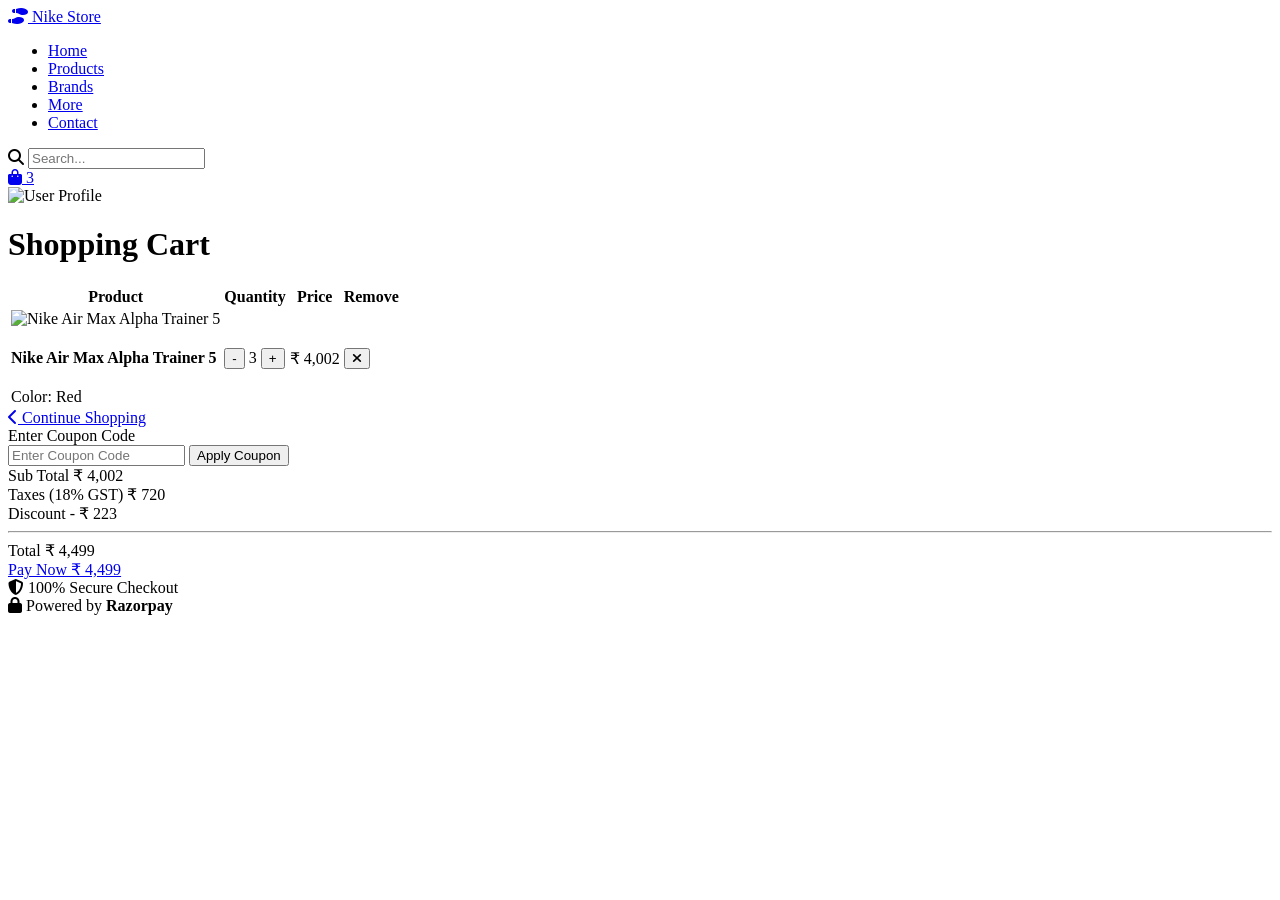
==== cart.html @ 54cc4ca9 "Shopping Cart Page Added" ====
<!DOCTYPE html>
<html lang="en">
<head>
    <meta charset="UTF-8">
    <meta name="viewport" content="width=device-width, initial-scale=1.0">
    <title>Nike Store - Shopping Cart</title>

    <!-- Font Awesome Icons -->
    <link rel="stylesheet" href="https://cdnjs.cloudflare.com/ajax/libs/font-awesome/6.4.0/css/all.min.css">
    <!-- Google Fonts -->
    <link rel="preconnect" href="https://fonts.googleapis.com">
    <link rel="preconnect" href="https://fonts.gstatic.com" crossorigin>
    <link href="https://fonts.googleapis.com/css2?family=Montserrat:wght@400;600;700;800&family=Poppins:wght@300;400;500;600;700&display=swap" rel="stylesheet">
    
    <!-- Main Stylesheet -->
    <link rel="stylesheet" href="style.css">
</head>
<body>

    <!-- header navbar -->
    <header class="main-header">
        <nav class="navbar">
            <div class="nav-logo">
                <a href="index.html" class="logo-link">
                    <i class="fa-solid fa-shoe-prints logo-icon"></i>
                    <span class="logo-text">Nike <span class="logo-highlight">Store</span></span>
                </a>
            </div>

            <ul class="nav-menu">
                <li class="nav-item"><a href="index.html" class="nav-link">Home</a></li>
                <li class="nav-item"><a href="product.html" class="nav-link">Products</a></li>
                <li class="nav-item"><a href="#" class="nav-link">Brands</a></li>
                <li class="nav-item"><a href="#" class="nav-link">More</a></li>
                <li class="nav-item"><a href="#" class="nav-link">Contact</a></li>
            </ul>

            <div class="nav-actions">
                <div class="search-box">
                    <i class="fa-solid fa-magnifying-glass search-icon"></i>
                    <input type="text" placeholder="Search..." class="search-input">
                </div>
                <a href="cart.html" class="icon-btn cart-btn" aria-label="Shopping Cart">
                    <i class="fa-solid fa-bag-shopping"></i>
                    <span class="cart-badge">3</span>
                </a>
                <div class="profile-avatar">
                    <img src="https://images.unsplash.com/photo-1534528741775-53994a69daeb?auto=format&fit=crop&w=150&q=80" alt="User Profile" class="avatar-img">
                </div>
            </div>
        </nav>
    </header>

    <!-- shopping cart page content -->
    <main class="cart-page-main">
        <div class="cart-container">
            
            <h1 class="cart-heading">Shopping Cart</h1>

            <div class="cart-layout">
                
                <!-- left container: cart item table -->
                <div class="cart-left-col">
                    <div class="cart-table-wrapper">
                        <table class="cart-table">
                            <thead>
                                <tr>
                                    <th>Product</th>
                                    <th>Quantity</th>
                                    <th>Price</th>
                                    <th>Remove</th>
                                </tr>
                            </thead>
                            <tbody>
                                <tr>
                                    <td class="product-cell">
                                        <img src="https://images.unsplash.com/photo-1542291026-7eec264c27ff?auto=format&fit=crop&w=200&q=80" alt="Nike Air Max Alpha Trainer 5" class="cart-item-img">
                                        <div class="cart-item-meta">
                                            <h4 class="cart-item-title">Nike Air Max Alpha Trainer 5</h4>
                                            <span class="cart-item-color">Color: Red</span>
                                        </div>
                                    </td>
                                    <td class="quantity-cell">
                                        <div class="cart-qty-box">
                                            <button class="qty-step-btn">-</button>
                                            <span class="qty-val">3</span>
                                            <button class="qty-step-btn">+</button>
                                        </div>
                                    </td>
                                    <td class="price-cell">₹ 4,002</td>
                                    <td class="remove-cell">
                                        <button class="remove-btn" aria-label="Remove item">
                                            <i class="fa-solid fa-xmark"></i>
                                        </button>
                                    </td>
                                </tr>
                            </tbody>
                        </table>
                    </div>

                    <!-- bottom link: continue shopping -->
                    <div class="continue-shopping-box">
                        <a href="index.html" class="continue-link">
                            <i class="fa-solid fa-chevron-left"></i> Continue Shopping
                        </a>
                    </div>
                </div>

                <!-- right container: coupon card & summary -->
                <div class="cart-right-col">
                    <div class="summary-card">
                        
                        <!-- coupon box -->
                        <div class="coupon-box">
                            <label for="couponCode" class="coupon-label">Enter Coupon Code</label>
                            <div class="coupon-input-group">
                                <input type="text" id="couponCode" placeholder="Enter Coupon Code" class="coupon-input">
                                <button class="btn-apply-coupon">Apply Coupon</button>
                            </div>
                        </div>

                        <!-- calculation breakdown -->
                        <div class="summary-details">
                            <div class="summary-row">
                                <span>Sub Total</span>
                                <span class="summary-val">₹ 4,002</span>
                            </div>
                            <div class="summary-row">
                                <span>Taxes (18% GST)</span>
                                <span class="summary-val">₹ 720</span>
                            </div>
                            <div class="summary-row discount-row">
                                <span>Discount</span>
                                <span class="summary-val">- ₹ 223</span>
                            </div>
                            <hr class="summary-divider">
                            <div class="summary-row total-row">
                                <span>Total</span>
                                <span class="total-val">₹ 4,499</span>
                            </div>
                        </div>

                        <!-- pay now button -->
                        <a href="payment.html" class="btn-pay-now">
                            Pay Now ₹ 4,499
                        </a>

                        <!-- razorpay trust badges -->
                        <div class="trust-badge-container">
                            <div class="secured-tag">
                                <i class="fa-solid fa-shield-halved"></i>
                                <span>100% Secure Checkout</span>
                            </div>
                            <div class="razorpay-badge-box">
                                <i class="fa-solid fa-lock"></i>
                                <span class="razorpay-text">Powered by <strong>Razorpay</strong></span>
                            </div>
                        </div>

                    </div>
                </div>

            </div>

        </div>
    </main>

</body>
</html>
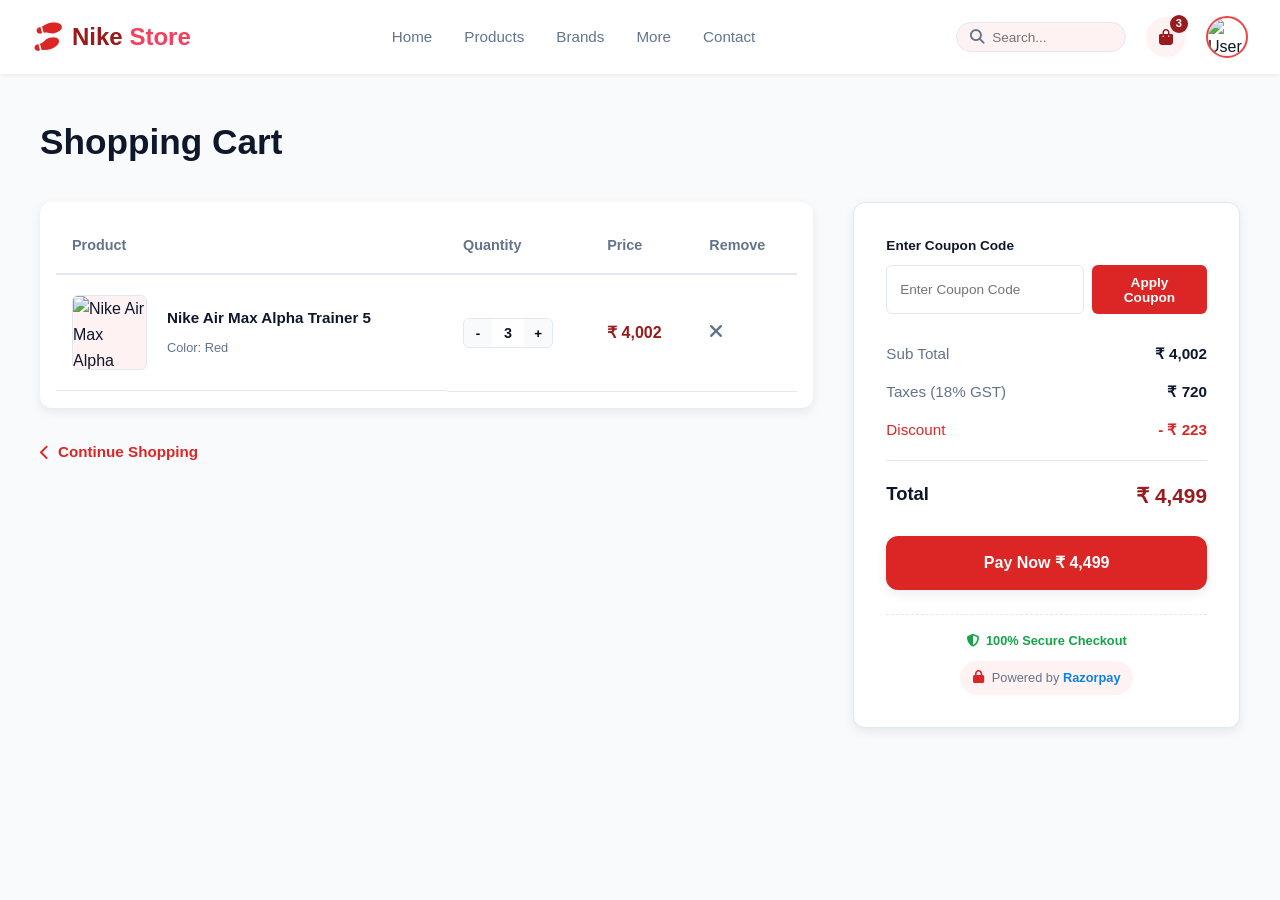
==== commit 46ee11f2: "Logo added to images folder and as tab icon" ====
--- a/cart.html
+++ b/cart.html
@@ -14,6 +14,7 @@
     
     <!-- Main Stylesheet -->
     <link rel="stylesheet" href="style.css">
+    <link rel="icon" href="images/logo.png" type="image/x-icon">
 </head>
 <body>
 
--- a/style.css
+++ b/style.css
@@ -0,0 +1,1136 @@
+/* root variables */
+:root {
+    --primary-red: #dc2626;
+    --primary-red-dark: #991b1b;
+    --primary-red-light: #ef4444;
+    --accent-red: #f43f5e;
+    --soft-red-bg: #fef2f2;
+    --light-bg: #f8fafc;
+    --white: #ffffff;
+    --text-dark: #0f172a;
+    --text-muted: #64748b;
+    --border-color: #e2e8f0;
+    --badge-color: #dc2626;
+    --highlight-amber: #991b1b;
+    --font-heading: 'Montserrat', sans-serif;
+    --font-body: 'Poppins', sans-serif;
+    --transition: all 0.3s ease;
+    --shadow-sm: 0 2px 4px rgba(0, 0, 0, 0.05);
+    --shadow-md: 0 4px 12px rgba(15, 23, 42, 0.08);
+    --radius-sm: 6px;
+    --radius-md: 12px;
+    --radius-full: 9999px;
+}
+
+/* general reset */
+* {
+    margin: 0;
+    padding: 0;
+    box-sizing: border-box;
+}
+
+body {
+    font-family: var(--font-body);
+    background-color: var(--light-bg);
+    color: var(--text-dark);
+    line-height: 1.6;
+}
+
+a {
+    text-decoration: none;
+    color: inherit;
+}
+
+ul {
+    list-style: none;
+}
+
+img {
+    max-width: 100%;
+    display: block;
+}
+
+/* header navigation */
+.main-header {
+    background-color: var(--white);
+    box-shadow: var(--shadow-sm);
+    position: sticky;
+    top: 0;
+    z-index: 1000;
+}
+
+.navbar {
+    max-width: 1280px;
+    margin: 0 auto;
+    padding: 1rem 2rem;
+    display: flex;
+    align-items: center;
+    justify-content: space-between;
+    gap: 1.5rem;
+}
+
+.logo-link {
+    display: flex;
+    align-items: center;
+    gap: 0.5rem;
+    font-family: var(--font-heading);
+    font-size: 1.5rem;
+    font-weight: 800;
+    color: var(--primary-red-dark);
+}
+
+.logo-icon {
+    font-size: 1.6rem;
+    color: var(--primary-red);
+    transform: rotate(-15deg);
+}
+
+.logo-highlight {
+    color: var(--accent-red);
+}
+
+.nav-menu {
+    display: flex;
+    align-items: center;
+    gap: 2rem;
+}
+
+.nav-link {
+    font-weight: 500;
+    font-size: 0.95rem;
+    color: var(--text-muted);
+    transition: var(--transition);
+    position: relative;
+}
+
+.nav-link:hover, 
+.nav-link.active {
+    color: var(--primary-red);
+}
+
+.nav-link.active::after {
+    content: '';
+    position: absolute;
+    bottom: -6px;
+    left: 0;
+    width: 100%;
+    height: 3px;
+    background-color: var(--primary-red);
+    border-radius: var(--radius-full);
+}
+
+.nav-actions {
+    display: flex;
+    align-items: center;
+    gap: 1.25rem;
+}
+
+.search-box {
+    display: flex;
+    align-items: center;
+    background-color: var(--soft-red-bg);
+    border: 1px solid var(--border-color);
+    padding: 0.4rem 0.8rem;
+    border-radius: var(--radius-full);
+}
+
+.search-icon {
+    color: var(--text-muted);
+    font-size: 0.9rem;
+    margin-right: 0.5rem;
+}
+
+.search-input {
+    border: none;
+    outline: none;
+    background: transparent;
+    font-family: var(--font-body);
+    font-size: 0.85rem;
+    width: 120px;
+}
+
+.icon-btn {
+    position: relative;
+    width: 40px;
+    height: 40px;
+    display: flex;
+    align-items: center;
+    justify-content: center;
+    border-radius: 50%;
+    background-color: var(--soft-red-bg);
+    color: var(--primary-red-dark);
+    transition: var(--transition);
+}
+
+.icon-btn:hover {
+    background-color: var(--primary-red);
+    color: var(--white);
+}
+
+.cart-badge {
+    position: absolute;
+    top: -2px;
+    right: -2px;
+    background-color: var(--primary-red-dark);
+    color: var(--white);
+    font-size: 0.7rem;
+    font-weight: 700;
+    width: 18px;
+    height: 18px;
+    border-radius: 50%;
+    display: flex;
+    align-items: center;
+    justify-content: center;
+}
+
+.profile-avatar {
+    width: 42px;
+    height: 42px;
+    border-radius: 50%;
+    overflow: hidden;
+    border: 2px solid var(--primary-red-light);
+}
+
+.avatar-img {
+    width: 100%;
+    height: 100%;
+    object-fit: cover;
+}
+
+/* landing page hero */
+.hero-section {
+    padding: 4rem 2rem;
+    background: linear-gradient(135deg, #ffffff 0%, var(--soft-red-bg) 100%);
+    min-height: calc(85vh - 75px);
+    display: flex;
+    align-items: center;
+}
+
+.hero-container {
+    max-width: 1280px;
+    margin: 0 auto;
+    width: 100%;
+    display: flex;
+    align-items: center;
+    justify-content: space-between;
+    gap: 3rem;
+}
+
+.hero-content {
+    flex: 1;
+    max-width: 580px;
+}
+
+.hero-subtag {
+    font-family: var(--font-heading);
+    font-weight: 800;
+    font-size: 1.2rem;
+    letter-spacing: 4px;
+    color: var(--primary-red);
+    margin-bottom: 0.5rem;
+    display: inline-block;
+}
+
+.hero-title {
+    font-family: var(--font-heading);
+    font-size: 3.5rem;
+    font-weight: 800;
+    line-height: 1.15;
+    margin-bottom: 1.25rem;
+}
+
+.hero-highlight {
+    color: var(--highlight-amber);
+}
+
+.hero-description {
+    font-size: 1.05rem;
+    color: var(--text-muted);
+    margin-bottom: 2rem;
+}
+
+.btn-primary {
+    background-color: var(--primary-red-dark);
+    color: var(--white);
+    padding: 0.85rem 2rem;
+    border-radius: var(--radius-full);
+    font-weight: 600;
+    display: inline-flex;
+    align-items: center;
+    gap: 0.75rem;
+    transition: var(--transition);
+}
+
+.btn-primary:hover {
+    background-color: var(--primary-red);
+}
+
+.hero-media-link {
+    flex: 1;
+    display: block;
+}
+
+.hero-media {
+    display: flex;
+    justify-content: center;
+    align-items: center;
+    position: relative;
+}
+
+.hero-img-backdrop {
+    position: absolute;
+    width: 380px;
+    height: 380px;
+    background: radial-gradient(circle, rgba(220, 38, 38, 0.25) 0%, rgba(255, 255, 255, 0) 70%);
+    border-radius: 50%;
+}
+
+.hero-shoe-img {
+    width: 100%;
+    max-width: 520px;
+    transform: rotate(-15deg);
+    transition: var(--transition);
+}
+
+.hero-shoe-img:hover {
+    transform: rotate(-10deg) scale(1.03);
+}
+
+/* service overview section */
+.service-overview {
+    width: 100%;
+    background: linear-gradient(90deg, var(--primary-red-dark) 0%, var(--primary-red) 100%);
+    color: var(--white);
+    padding: 2.5rem 2rem;
+}
+
+.service-container {
+    max-width: 1280px;
+    margin: 0 auto;
+    display: flex;
+    align-items: center;
+    justify-content: space-around;
+    flex-wrap: wrap;
+    gap: 2rem;
+}
+
+.service-item {
+    display: flex;
+    align-items: center;
+    gap: 1.25rem;
+}
+
+.service-icon-box {
+    width: 54px;
+    height: 54px;
+    background-color: rgba(255, 255, 255, 0.15);
+    border-radius: var(--radius-md);
+    display: flex;
+    align-items: center;
+    justify-content: center;
+    font-size: 1.5rem;
+}
+
+.service-title {
+    font-family: var(--font-heading);
+    font-size: 1.5rem;
+    font-weight: 700;
+}
+
+.service-text {
+    font-size: 0.85rem;
+    color: rgba(255, 255, 255, 0.8);
+}
+
+/* product page main */
+.product-page-main {
+    padding: 2rem 1.5rem;
+}
+
+.product-container {
+    max-width: 1200px;
+    margin: 0 auto;
+}
+
+/* breadcrumb nav */
+.breadcrumb-nav {
+    margin-bottom: 1.5rem;
+}
+
+.breadcrumb-list {
+    display: flex;
+    align-items: center;
+    gap: 0.6rem;
+    font-size: 0.85rem;
+    color: var(--text-muted);
+}
+
+.breadcrumb-list a:hover {
+    color: var(--primary-red);
+}
+
+.breadcrumb-list li.active {
+    color: var(--primary-red-dark);
+    font-weight: 600;
+}
+
+/* product detail layout */
+.product-display-section {
+    display: flex;
+    gap: 3rem;
+    background-color: var(--white);
+    padding: 2.5rem;
+    border-radius: var(--radius-md);
+    box-shadow: var(--shadow-md);
+    margin-bottom: 2.5rem;
+}
+
+.product-media-col {
+    flex: 1;
+    display: flex;
+    flex-direction: column;
+    gap: 1.5rem;
+}
+
+.color-selection-bar {
+    display: flex;
+    align-items: center;
+    gap: 1rem;
+}
+
+.color-label {
+    font-size: 0.9rem;
+    font-weight: 600;
+    color: var(--text-dark);
+}
+
+.color-options {
+    display: flex;
+    gap: 0.5rem;
+}
+
+.color-btn {
+    padding: 0.35rem 1rem;
+    border-radius: var(--radius-sm);
+    font-size: 0.85rem;
+    font-weight: 600;
+    cursor: pointer;
+    border: 2px solid var(--primary-red);
+    transition: var(--transition);
+}
+
+.color-red {
+    background-color: var(--primary-red);
+    color: var(--white);
+}
+
+.main-image-card {
+    background-color: var(--soft-red-bg);
+    border-radius: var(--radius-md);
+    padding: 2rem;
+    display: flex;
+    justify-content: center;
+    align-items: center;
+}
+
+.product-main-img {
+    max-height: 340px;
+    object-fit: contain;
+    transition: var(--transition);
+}
+
+.product-main-img:hover {
+    transform: scale(1.05);
+}
+
+.product-info-col {
+    flex: 1;
+    display: flex;
+    flex-direction: column;
+    justify-content: center;
+}
+
+.product-title {
+    font-family: var(--font-heading);
+    font-size: 2.2rem;
+    font-weight: 700;
+    color: var(--text-dark);
+    margin-bottom: 0.75rem;
+}
+
+.product-short-desc {
+    font-size: 0.85rem;
+    color: var(--text-muted);
+    margin-bottom: 1.5rem;
+    line-height: 1.6;
+}
+
+.product-price-wrapper {
+    margin-bottom: 1.5rem;
+}
+
+.price-row {
+    display: flex;
+    align-items: center;
+    gap: 0.75rem;
+}
+
+.current-price {
+    font-size: 2rem;
+    font-weight: 800;
+    color: var(--primary-red-dark);
+}
+
+.discount-badge {
+    background-color: rgba(220, 38, 38, 0.1);
+    color: var(--primary-red);
+    padding: 0.25rem 0.6rem;
+    border-radius: var(--radius-sm);
+    font-size: 0.8rem;
+    font-weight: 700;
+}
+
+.tax-info {
+    font-size: 0.75rem;
+    color: var(--text-muted);
+    margin-top: 0.2rem;
+}
+
+.quantity-wrapper {
+    display: flex;
+    align-items: center;
+    gap: 1rem;
+    margin-bottom: 2rem;
+}
+
+.qty-label {
+    font-size: 0.9rem;
+    font-weight: 600;
+}
+
+.quantity-dropdown {
+    padding: 0.4rem 1rem;
+    border: 1px solid var(--border-color);
+    border-radius: var(--radius-sm);
+    font-family: var(--font-body);
+    font-size: 0.95rem;
+    font-weight: 600;
+    background-color: var(--white);
+    color: var(--text-dark);
+    outline: none;
+    cursor: pointer;
+    box-shadow: var(--shadow-sm);
+}
+
+.quantity-dropdown:focus {
+    border-color: var(--primary-red);
+}
+
+.product-action-buttons {
+    display: flex;
+    gap: 1rem;
+}
+
+.btn-add-cart {
+    background-color: var(--white);
+    border: 2px solid var(--primary-red);
+    color: var(--primary-red);
+    padding: 0.85rem 1.75rem;
+    border-radius: var(--radius-md);
+    font-weight: 700;
+    font-size: 0.95rem;
+    cursor: pointer;
+    transition: var(--transition);
+    display: flex;
+    align-items: center;
+    gap: 0.5rem;
+}
+
+.btn-add-cart:hover {
+    background-color: var(--soft-red-bg);
+}
+
+.btn-buy-now {
+    background-color: var(--primary-red);
+    border: 2px solid var(--white);
+    color: var(--white);
+    padding: 0.85rem 1.75rem;
+    border-radius: var(--radius-md);
+    font-weight: 700;
+    font-size: 0.95rem;
+    cursor: pointer;
+    transition: var(--transition);
+    display: flex;
+    align-items: center;
+    gap: 0.5rem;
+}
+
+.btn-buy-now:hover {
+    background-color: var(--primary-red-dark);
+}
+
+.product-gallery-section {
+    background-color: var(--white);
+    padding: 1.5rem 2rem;
+    border-radius: var(--radius-md);
+    box-shadow: var(--shadow-md);
+}
+
+.gallery-heading {
+    font-family: var(--font-heading);
+    font-size: 1.2rem;
+    font-weight: 700;
+    margin-bottom: 1rem;
+    color: var(--text-dark);
+}
+
+.scroll-gallery-container {
+    display: flex;
+    gap: 1.25rem;
+    overflow-x: auto;
+    padding-bottom: 0.75rem;
+    scroll-behavior: smooth;
+}
+
+.scroll-gallery-container::-webkit-scrollbar {
+    height: 6px;
+}
+
+.scroll-gallery-container::-webkit-scrollbar-thumb {
+    background-color: var(--primary-red-light);
+    border-radius: var(--radius-full);
+}
+
+.scroll-gallery-container::-webkit-scrollbar-track {
+    background-color: var(--soft-red-bg);
+}
+
+.gallery-card {
+    min-width: 180px;
+    flex-shrink: 0;
+    border-radius: var(--radius-sm);
+    overflow: hidden;
+    border: 1px solid var(--border-color);
+    background-color: var(--soft-red-bg);
+    cursor: pointer;
+    transition: var(--transition);
+    position: relative;
+}
+
+.gallery-card img {
+    width: 100%;
+    height: 130px;
+    object-fit: cover;
+    transition: var(--transition);
+}
+
+.gallery-card:hover img {
+    transform: scale(1.08);
+}
+
+.angle-tag {
+    display: block;
+    text-align: center;
+    font-size: 0.75rem;
+    font-weight: 600;
+    color: var(--text-muted);
+    padding: 0.3rem 0;
+    background-color: var(--white);
+    border-top: 1px solid var(--border-color);
+}
+
+/* shopping cart page */
+.cart-page-main {
+    padding: 2.5rem 1.5rem;
+}
+
+.cart-container {
+    max-width: 1200px;
+    margin: 0 auto;
+}
+
+.cart-heading {
+    font-family: var(--font-heading);
+    font-size: 2.2rem;
+    font-weight: 800;
+    color: var(--text-dark);
+    margin-bottom: 2rem;
+}
+
+.cart-layout {
+    display: flex;
+    gap: 2.5rem;
+    align-items: flex-start;
+}
+
+.cart-left-col {
+    flex: 2;
+    display: flex;
+    flex-direction: column;
+    gap: 1.5rem;
+}
+
+.cart-table-wrapper {
+    background-color: var(--white);
+    border-radius: var(--radius-md);
+    box-shadow: var(--shadow-md);
+    overflow-x: auto;
+    padding: 1rem;
+}
+
+.cart-table {
+    width: 100%;
+    border-collapse: collapse;
+    text-align: left;
+}
+
+.cart-table th {
+    padding: 1rem;
+    font-family: var(--font-heading);
+    font-size: 0.9rem;
+    font-weight: 700;
+    color: var(--text-muted);
+    border-bottom: 2px solid var(--border-color);
+}
+
+.cart-table td {
+    padding: 1.25rem 1rem;
+    vertical-align: middle;
+    border-bottom: 1px solid var(--border-color);
+}
+
+.product-cell {
+    display: flex;
+    align-items: center;
+    gap: 1.25rem;
+}
+
+.cart-item-img {
+    width: 75px;
+    height: 75px;
+    object-fit: cover;
+    border-radius: var(--radius-sm);
+    background-color: var(--soft-red-bg);
+    border: 1px solid var(--border-color);
+}
+
+.cart-item-title {
+    font-size: 0.95rem;
+    font-weight: 700;
+    color: var(--text-dark);
+    margin-bottom: 0.2rem;
+}
+
+.cart-item-color {
+    font-size: 0.8rem;
+    color: var(--text-muted);
+}
+
+.cart-qty-box {
+    display: inline-flex;
+    align-items: center;
+    border: 1px solid var(--border-color);
+    border-radius: var(--radius-sm);
+    overflow: hidden;
+}
+
+.qty-step-btn {
+    width: 28px;
+    height: 28px;
+    background-color: var(--light-bg);
+    border: none;
+    font-weight: 700;
+    cursor: pointer;
+    transition: var(--transition);
+}
+
+.qty-step-btn:hover {
+    background-color: var(--border-color);
+}
+
+.qty-val {
+    width: 32px;
+    text-align: center;
+    font-weight: 600;
+    font-size: 0.9rem;
+}
+
+.price-cell {
+    font-weight: 700;
+    color: var(--primary-red-dark);
+    font-size: 1rem;
+}
+
+.remove-btn {
+    background: transparent;
+    border: none;
+    color: var(--text-muted);
+    font-size: 1.2rem;
+    cursor: pointer;
+    transition: var(--transition);
+}
+
+.remove-btn:hover {
+    color: var(--primary-red);
+}
+
+.continue-shopping-box {
+    margin-top: 0.5rem;
+}
+
+.continue-link {
+    display: inline-flex;
+    align-items: center;
+    gap: 0.5rem;
+    font-weight: 600;
+    color: var(--primary-red);
+    font-size: 0.95rem;
+    transition: var(--transition);
+}
+
+.continue-link:hover {
+    color: var(--primary-red-dark);
+    transform: translateX(-4px);
+}
+
+/* right column summary card */
+.cart-right-col,
+.payment-right-col {
+    flex: 1;
+    min-width: 320px;
+}
+
+.summary-card {
+    background-color: var(--white);
+    padding: 2rem;
+    border-radius: var(--radius-md);
+    box-shadow: var(--shadow-md);
+    border: 1px solid var(--border-color);
+}
+
+.coupon-box {
+    margin-bottom: 1.75rem;
+}
+
+.coupon-label {
+    display: block;
+    font-size: 0.85rem;
+    font-weight: 600;
+    color: var(--text-dark);
+    margin-bottom: 0.5rem;
+}
+
+.coupon-input-group {
+    display: flex;
+    gap: 0.5rem;
+}
+
+.coupon-input {
+    flex: 1;
+    padding: 0.6rem 0.8rem;
+    border: 1px solid var(--border-color);
+    border-radius: var(--radius-sm);
+    font-family: var(--font-body);
+    font-size: 0.85rem;
+    outline: none;
+}
+
+.coupon-input:focus {
+    border-color: var(--primary-red);
+}
+
+.btn-apply-coupon {
+    background-color: var(--primary-red);
+    color: var(--white);
+    border: none;
+    padding: 0.6rem 1rem;
+    border-radius: var(--radius-sm);
+    font-weight: 600;
+    font-size: 0.85rem;
+    cursor: pointer;
+    transition: var(--transition);
+}
+
+.btn-apply-coupon:hover {
+    background-color: var(--primary-red-dark);
+}
+
+.summary-details {
+    display: flex;
+    flex-direction: column;
+    gap: 0.85rem;
+    margin-bottom: 1.5rem;
+}
+
+.summary-row {
+    display: flex;
+    justify-content: space-between;
+    font-size: 0.95rem;
+    color: var(--text-muted);
+}
+
+.summary-val {
+    font-weight: 600;
+    color: var(--text-dark);
+}
+
+.discount-row {
+    color: var(--primary-red);
+}
+
+.discount-row .summary-val {
+    color: var(--primary-red);
+}
+
+.summary-divider {
+    border: 0;
+    height: 1px;
+    background-color: var(--border-color);
+    margin: 0.25rem 0;
+}
+
+.total-row {
+    font-size: 1.15rem;
+    font-weight: 700;
+    color: var(--text-dark);
+}
+
+.total-val {
+    color: var(--primary-red-dark);
+    font-weight: 800;
+    font-size: 1.3rem;
+}
+
+.btn-pay-now {
+    display: block;
+    width: 100%;
+    text-align: center;
+    background-color: var(--primary-red);
+    color: var(--white);
+    padding: 0.9rem;
+    border-radius: var(--radius-md);
+    font-weight: 700;
+    font-size: 1rem;
+    border: none;
+    cursor: pointer;
+    transition: var(--transition);
+    box-shadow: var(--shadow-md);
+    margin-bottom: 1.5rem;
+}
+
+.btn-pay-now:hover {
+    background-color: var(--primary-red-dark);
+    transform: translateY(-2px);
+}
+
+.trust-badge-container {
+    display: flex;
+    flex-direction: column;
+    align-items: center;
+    gap: 0.6rem;
+    padding-top: 1rem;
+    border-top: 1px dashed var(--border-color);
+}
+
+.secured-tag {
+    display: flex;
+    align-items: center;
+    gap: 0.4rem;
+    font-size: 0.8rem;
+    color: #16a34a;
+    font-weight: 600;
+}
+
+.razorpay-badge-box {
+    display: flex;
+    align-items: center;
+    gap: 0.5rem;
+    font-size: 0.8rem;
+    color: var(--text-muted);
+    background-color: var(--soft-red-bg);
+    padding: 0.4rem 0.8rem;
+    border-radius: var(--radius-full);
+}
+
+.razorpay-badge-box i {
+    color: var(--primary-red);
+}
+
+.razorpay-text strong {
+    color: #0c83e2;
+}
+
+/* payment checkout page */
+.payment-page-main {
+    padding: 2.5rem 1.5rem;
+}
+
+.payment-container {
+    max-width: 1200px;
+    margin: 0 auto;
+}
+
+.checkout-title {
+    font-family: var(--font-heading);
+    font-size: 2.2rem;
+    font-weight: 800;
+    color: var(--text-dark);
+    margin-bottom: 2rem;
+}
+
+.payment-layout {
+    display: flex;
+    gap: 2.5rem;
+    align-items: flex-start;
+}
+
+.payment-left-col {
+    flex: 2;
+    display: flex;
+    flex-direction: column;
+    gap: 2rem;
+}
+
+.checkout-card {
+    background-color: var(--white);
+    padding: 2rem;
+    border-radius: var(--radius-md);
+    box-shadow: var(--shadow-md);
+    border: 1px solid var(--border-color);
+}
+
+.card-title {
+    font-family: var(--font-heading);
+    font-size: 1.2rem;
+    font-weight: 700;
+    color: var(--text-dark);
+    margin-bottom: 1.25rem;
+    display: flex;
+    align-items: center;
+    gap: 0.6rem;
+}
+
+.card-title i {
+    color: var(--primary-red);
+}
+
+/* form layout */
+.form-group {
+    display: flex;
+    flex-direction: column;
+    gap: 0.4rem;
+    margin-bottom: 1.25rem;
+}
+
+.form-group:last-child {
+    margin-bottom: 0;
+}
+
+.form-label {
+    font-size: 0.85rem;
+    font-weight: 600;
+    color: var(--text-dark);
+}
+
+.form-input {
+    padding: 0.75rem 1rem;
+    border: 1px solid var(--border-color);
+    border-radius: var(--radius-sm);
+    font-family: var(--font-body);
+    font-size: 0.9rem;
+    outline: none;
+    transition: var(--transition);
+}
+
+.form-input:focus {
+    border-color: var(--primary-red);
+    box-shadow: 0 0 0 3px rgba(220, 38, 38, 0.1);
+}
+
+.select-input {
+    background-color: var(--white);
+    cursor: pointer;
+}
+
+.form-row {
+    display: flex;
+    gap: 1.25rem;
+}
+
+.form-row .form-group {
+    flex: 1;
+}
+
+/* payment methods tabs */
+.payment-methods-tabs {
+    display: flex;
+    gap: 0.75rem;
+    margin-bottom: 1.75rem;
+    flex-wrap: wrap;
+}
+
+.method-tab {
+    flex: 1;
+    min-width: 90px;
+    padding: 0.75rem;
+    border: 1px solid var(--border-color);
+    border-radius: var(--radius-sm);
+    background-color: var(--light-bg);
+    color: var(--text-muted);
+    font-weight: 600;
+    font-size: 0.85rem;
+    display: flex;
+    flex-direction: column;
+    align-items: center;
+    gap: 0.4rem;
+    cursor: pointer;
+    transition: var(--transition);
+}
+
+.method-tab i {
+    font-size: 1.1rem;
+}
+
+.method-tab:hover {
+    border-color: var(--primary-red);
+    color: var(--primary-red);
+}
+
+.method-tab.active {
+    background-color: var(--soft-red-bg);
+    border-color: var(--primary-red);
+    color: var(--primary-red);
+    box-shadow: var(--shadow-sm);
+}
+
+/* media queries */
+@media (max-width: 992px) {
+    .cart-layout,
+    .payment-layout {
+        flex-direction: column;
+    }
+    
+    .cart-right-col,
+    .payment-right-col {
+        width: 100%;
+    }
+
+    .product-display-section {
+        flex-direction: column;
+    }
+}
+
+@media (max-width: 768px) {
+    .nav-menu, .search-box {
+        display: none;
+    }
+    
+    .product-action-buttons {
+        flex-direction: column;
+    }
+
+    .form-row {
+        flex-direction: column;
+        gap: 0;
+    }
+}
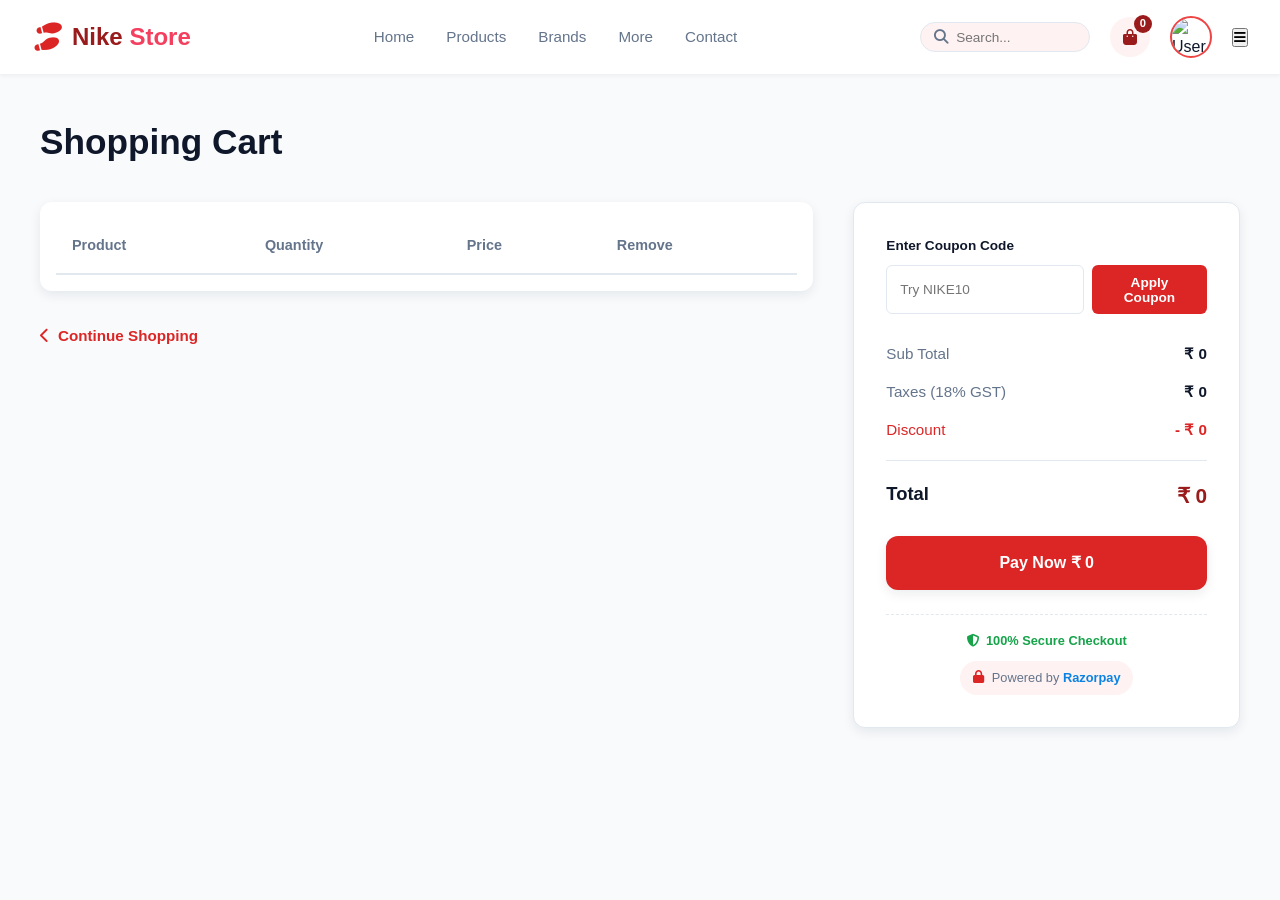
==== commit 1f85d81f: "Shopping Cart Page Updated" ====
--- a/cart.html
+++ b/cart.html
@@ -12,13 +12,13 @@
     <link rel="preconnect" href="https://fonts.gstatic.com" crossorigin>
     <link href="https://fonts.googleapis.com/css2?family=Montserrat:wght@400;600;700;800&family=Poppins:wght@300;400;500;600;700&display=swap" rel="stylesheet">
     
-    <!-- Main Stylesheet -->
+    <!-- Main Stylesheet & Script -->
     <link rel="stylesheet" href="style.css">
-    <link rel="icon" href="images/logo.png" type="image/x-icon">
+    <script src="script.js" defer></script>
 </head>
 <body>
 
-    <!-- header navbar -->
+    <!-- Header Navigation Bar -->
     <header class="main-header">
         <nav class="navbar">
             <div class="nav-logo">
@@ -28,13 +28,15 @@
                 </a>
             </div>
 
-            <ul class="nav-menu">
-                <li class="nav-item"><a href="index.html" class="nav-link">Home</a></li>
-                <li class="nav-item"><a href="product.html" class="nav-link">Products</a></li>
-                <li class="nav-item"><a href="#" class="nav-link">Brands</a></li>
-                <li class="nav-item"><a href="#" class="nav-link">More</a></li>
-                <li class="nav-item"><a href="#" class="nav-link">Contact</a></li>
-            </ul>
+            <div class="nav-menu-wrapper">
+                <ul class="nav-menu">
+                    <li class="nav-item"><a href="index.html" class="nav-link">Home</a></li>
+                    <li class="nav-item"><a href="product.html" class="nav-link">Products</a></li>
+                    <li class="nav-item"><a href="#" class="nav-link">Brands</a></li>
+                    <li class="nav-item"><a href="#" class="nav-link">More</a></li>
+                    <li class="nav-item"><a href="#" class="nav-link">Contact</a></li>
+                </ul>
+            </div>
 
             <div class="nav-actions">
                 <div class="search-box">
@@ -43,16 +45,18 @@
                 </div>
                 <a href="cart.html" class="icon-btn cart-btn" aria-label="Shopping Cart">
                     <i class="fa-solid fa-bag-shopping"></i>
-                    <span class="cart-badge">3</span>
+                    <span class="cart-badge">0</span>
                 </a>
                 <div class="profile-avatar">
                     <img src="https://images.unsplash.com/photo-1534528741775-53994a69daeb?auto=format&fit=crop&w=150&q=80" alt="User Profile" class="avatar-img">
                 </div>
+                <button class="mobile-nav-toggle" aria-label="Toggle navigation">
+                    <i class="fa-solid fa-bars"></i>
+                </button>
             </div>
         </nav>
     </header>
 
-    <!-- shopping cart page content -->
     <main class="cart-page-main">
         <div class="cart-container">
             
@@ -60,7 +64,6 @@
 
             <div class="cart-layout">
                 
-                <!-- left container: cart item table -->
                 <div class="cart-left-col">
                     <div class="cart-table-wrapper">
                         <table class="cart-table">
@@ -73,80 +76,53 @@
                                 </tr>
                             </thead>
                             <tbody>
-                                <tr>
-                                    <td class="product-cell">
-                                        <img src="https://images.unsplash.com/photo-1542291026-7eec264c27ff?auto=format&fit=crop&w=200&q=80" alt="Nike Air Max Alpha Trainer 5" class="cart-item-img">
-                                        <div class="cart-item-meta">
-                                            <h4 class="cart-item-title">Nike Air Max Alpha Trainer 5</h4>
-                                            <span class="cart-item-color">Color: Red</span>
-                                        </div>
-                                    </td>
-                                    <td class="quantity-cell">
-                                        <div class="cart-qty-box">
-                                            <button class="qty-step-btn">-</button>
-                                            <span class="qty-val">3</span>
-                                            <button class="qty-step-btn">+</button>
-                                        </div>
-                                    </td>
-                                    <td class="price-cell">₹ 4,002</td>
-                                    <td class="remove-cell">
-                                        <button class="remove-btn" aria-label="Remove item">
-                                            <i class="fa-solid fa-xmark"></i>
-                                        </button>
-                                    </td>
-                                </tr>
+                                <!-- Rendered dynamically by script.js -->
                             </tbody>
                         </table>
                     </div>
 
-                    <!-- bottom link: continue shopping -->
                     <div class="continue-shopping-box">
-                        <a href="index.html" class="continue-link">
+                        <a href="product.html" class="continue-link">
                             <i class="fa-solid fa-chevron-left"></i> Continue Shopping
                         </a>
                     </div>
                 </div>
 
-                <!-- right container: coupon card & summary -->
                 <div class="cart-right-col">
                     <div class="summary-card">
                         
-                        <!-- coupon box -->
                         <div class="coupon-box">
                             <label for="couponCode" class="coupon-label">Enter Coupon Code</label>
                             <div class="coupon-input-group">
-                                <input type="text" id="couponCode" placeholder="Enter Coupon Code" class="coupon-input">
+                                <input type="text" id="couponCode" placeholder="Try NIKE10" class="coupon-input">
                                 <button class="btn-apply-coupon">Apply Coupon</button>
                             </div>
                         </div>
 
-                        <!-- calculation breakdown -->
                         <div class="summary-details">
                             <div class="summary-row">
                                 <span>Sub Total</span>
-                                <span class="summary-val">₹ 4,002</span>
+                                <span class="summary-val summary-subtotal">₹ 0</span>
                             </div>
                             <div class="summary-row">
                                 <span>Taxes (18% GST)</span>
-                                <span class="summary-val">₹ 720</span>
+                                <span class="summary-val summary-tax">₹ 0</span>
                             </div>
                             <div class="summary-row discount-row">
                                 <span>Discount</span>
-                                <span class="summary-val">- ₹ 223</span>
+                                <span class="summary-val summary-discount">- ₹ 0</span>
                             </div>
                             <hr class="summary-divider">
                             <div class="summary-row total-row">
                                 <span>Total</span>
-                                <span class="total-val">₹ 4,499</span>
+                                <span class="total-val">₹ 0</span>
                             </div>
                         </div>
 
-                        <!-- pay now button -->
                         <a href="payment.html" class="btn-pay-now">
-                            Pay Now ₹ 4,499
+                            Pay Now <span class="pay-now-amount">₹ 0</span>
                         </a>
 
-                        <!-- razorpay trust badges -->
                         <div class="trust-badge-container">
                             <div class="secured-tag">
                                 <i class="fa-solid fa-shield-halved"></i>
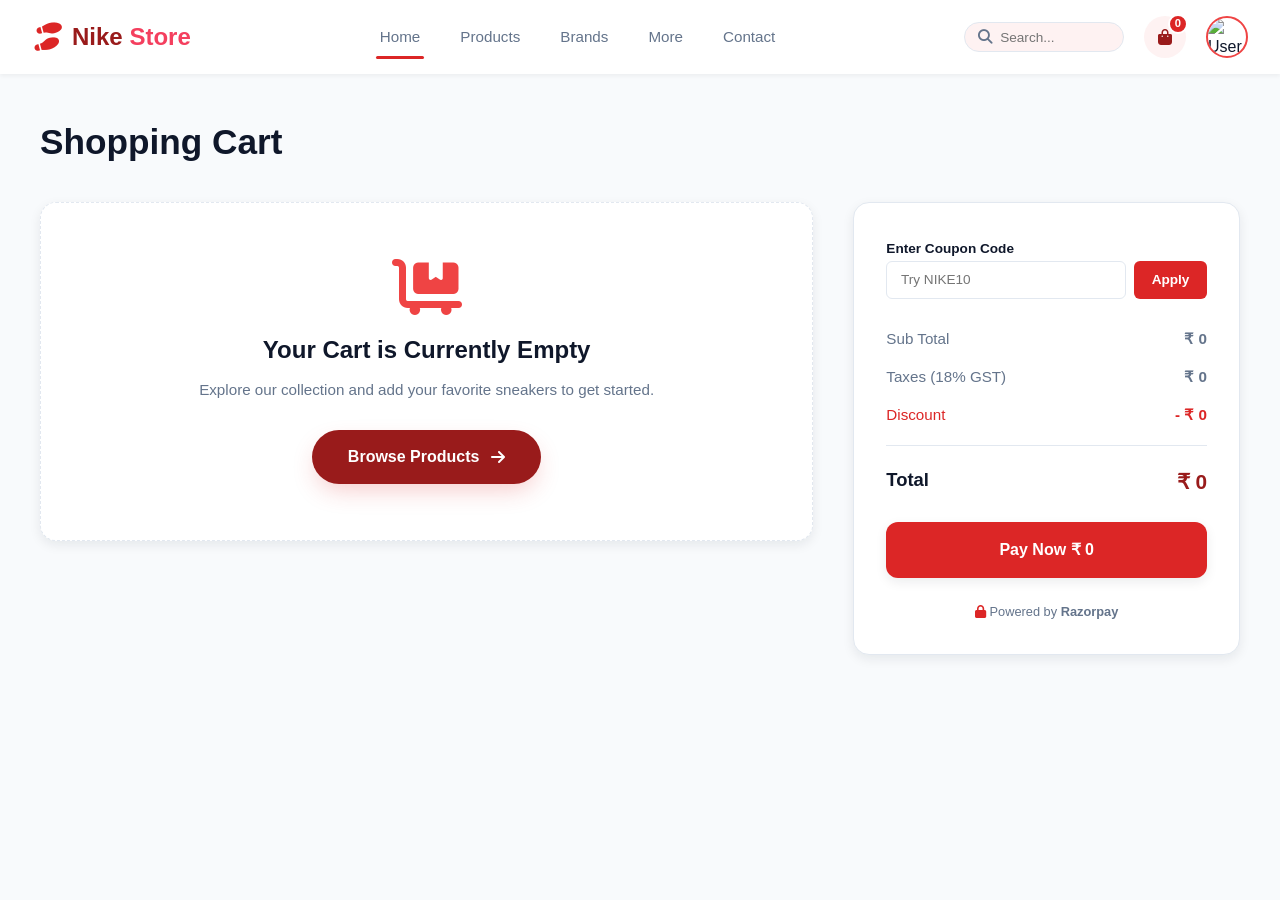
==== commit be0fd173: "Shooping Cart Page Updated" ====
--- a/cart.html
+++ b/cart.html
@@ -5,14 +5,13 @@
     <meta name="viewport" content="width=device-width, initial-scale=1.0">
     <title>Nike Store - Shopping Cart</title>
 
-    <!-- Font Awesome Icons -->
+    <!-- Font Awesome Icons & Google Fonts -->
     <link rel="stylesheet" href="https://cdnjs.cloudflare.com/ajax/libs/font-awesome/6.4.0/css/all.min.css">
-    <!-- Google Fonts -->
     <link rel="preconnect" href="https://fonts.googleapis.com">
     <link rel="preconnect" href="https://fonts.gstatic.com" crossorigin>
     <link href="https://fonts.googleapis.com/css2?family=Montserrat:wght@400;600;700;800&family=Poppins:wght@300;400;500;600;700&display=swap" rel="stylesheet">
     
-    <!-- Main Stylesheet & Script -->
+    <!-- CSS Stylesheet & Vanilla JS -->
     <link rel="stylesheet" href="style.css">
     <script src="script.js" defer></script>
 </head>
@@ -81,8 +80,8 @@
                         </table>
                     </div>
 
-                    <div class="continue-shopping-box">
-                        <a href="product.html" class="continue-link">
+                    <div style="margin-top:1rem;">
+                        <a href="product.html" style="color:var(--primary-red); font-weight:600; font-size:0.9rem;">
                             <i class="fa-solid fa-chevron-left"></i> Continue Shopping
                         </a>
                     </div>
@@ -92,46 +91,39 @@
                     <div class="summary-card">
                         
                         <div class="coupon-box">
-                            <label for="couponCode" class="coupon-label">Enter Coupon Code</label>
+                            <label for="couponCode" style="font-size:0.85rem; font-weight:600;">Enter Coupon Code</label>
                             <div class="coupon-input-group">
                                 <input type="text" id="couponCode" placeholder="Try NIKE10" class="coupon-input">
-                                <button class="btn-apply-coupon">Apply Coupon</button>
+                                <button class="btn-apply-coupon">Apply</button>
                             </div>
                         </div>
 
                         <div class="summary-details">
                             <div class="summary-row">
                                 <span>Sub Total</span>
-                                <span class="summary-val summary-subtotal">₹ 0</span>
+                                <span class="summary-subtotal" style="font-weight:600; color:var(--text-color);">₹ 0</span>
                             </div>
                             <div class="summary-row">
                                 <span>Taxes (18% GST)</span>
-                                <span class="summary-val summary-tax">₹ 0</span>
+                                <span class="summary-tax" style="font-weight:600; color:var(--text-color);">₹ 0</span>
                             </div>
-                            <div class="summary-row discount-row">
+                            <div class="summary-row" style="color:var(--primary-red);">
                                 <span>Discount</span>
-                                <span class="summary-val summary-discount">- ₹ 0</span>
+                                <span class="summary-discount" style="font-weight:600;">- ₹ 0</span>
                             </div>
-                            <hr class="summary-divider">
+                            <hr style="border:0; height:1px; background:var(--border-color); margin:0.3rem 0;">
                             <div class="summary-row total-row">
                                 <span>Total</span>
                                 <span class="total-val">₹ 0</span>
                             </div>
                         </div>
 
-                        <a href="payment.html" class="btn-pay-now">
+                        <a href="payment.html" class="btn-pay-now" style="text-align:center; display:block;">
                             Pay Now <span class="pay-now-amount">₹ 0</span>
                         </a>
 
-                        <div class="trust-badge-container">
-                            <div class="secured-tag">
-                                <i class="fa-solid fa-shield-halved"></i>
-                                <span>100% Secure Checkout</span>
-                            </div>
-                            <div class="razorpay-badge-box">
-                                <i class="fa-solid fa-lock"></i>
-                                <span class="razorpay-text">Powered by <strong>Razorpay</strong></span>
-                            </div>
+                        <div style="text-align:center; margin-top:1rem; font-size:0.8rem; color:var(--text-muted);">
+                            <i class="fa-solid fa-lock" style="color:var(--primary-red);"></i> Powered by <strong>Razorpay</strong>
                         </div>
 
                     </div>
--- a/style.css
+++ b/style.css
@@ -1,4 +1,8 @@
-/* root variables */
+/* ==========================================================================
+   Nike Store - Master Stylesheet
+   ========================================================================== */
+
+/* --- CSS Root Variables --- */
 :root {
     --primary-red: #dc2626;
     --primary-red-dark: #991b1b;
@@ -10,23 +14,34 @@
     --text-dark: #0f172a;
     --text-muted: #64748b;
     --border-color: #e2e8f0;
-    --badge-color: #dc2626;
-    --highlight-amber: #991b1b;
+    --success-green: #16a34a;
+    --warning-amber: #d97706;
+    
     --font-heading: 'Montserrat', sans-serif;
     --font-body: 'Poppins', sans-serif;
-    --transition: all 0.3s ease;
+    
+    --transition-fast: all 0.2s ease;
+    --transition-normal: all 0.3s cubic-bezier(0.4, 0, 0.2, 1);
+    
     --shadow-sm: 0 2px 4px rgba(0, 0, 0, 0.05);
     --shadow-md: 0 4px 12px rgba(15, 23, 42, 0.08);
+    --shadow-lg: 0 10px 25px -5px rgba(220, 38, 38, 0.25);
+    
     --radius-sm: 6px;
     --radius-md: 12px;
+    --radius-lg: 16px;
     --radius-full: 9999px;
 }
 
-/* general reset */
+/* --- General Reset --- */
 * {
     margin: 0;
     padding: 0;
     box-sizing: border-box;
+}
+
+html {
+    scroll-behavior: smooth;
 }
 
 body {
@@ -34,6 +49,7 @@
     background-color: var(--light-bg);
     color: var(--text-dark);
     line-height: 1.6;
+    overflow-x: hidden;
 }
 
 a {
@@ -50,7 +66,25 @@
     display: block;
 }
 
-/* header navigation */
+/* --- Global Button Micro-Interactions & Animations --- */
+.btn, 
+button, 
+.btn-pay-now, 
+.btn-apply-coupon {
+    transition: var(--transition-normal);
+    position: relative;
+    overflow: hidden;
+    user-select: none;
+}
+
+.btn:active, 
+button:active, 
+.btn-pay-now:active, 
+.btn-apply-coupon:active {
+    transform: scale(0.96) !important;
+}
+
+/* --- Header & Navigation Bar --- */
 .main-header {
     background-color: var(--white);
     box-shadow: var(--shadow-sm);
@@ -67,6 +101,12 @@
     align-items: center;
     justify-content: space-between;
     gap: 1.5rem;
+    position: relative;
+}
+
+.nav-logo {
+    display: flex;
+    align-items: center;
 }
 
 .logo-link {
@@ -77,30 +117,47 @@
     font-size: 1.5rem;
     font-weight: 800;
     color: var(--primary-red-dark);
+    transition: var(--transition-fast);
+}
+
+.logo-link:hover {
+    transform: scale(1.02);
 }
 
 .logo-icon {
     font-size: 1.6rem;
     color: var(--primary-red);
     transform: rotate(-15deg);
+    transition: var(--transition-normal);
+}
+
+.logo-link:hover .logo-icon {
+    transform: rotate(0deg) scale(1.1);
 }
 
 .logo-highlight {
     color: var(--accent-red);
 }
 
+/* Sliding Tab Menu */
+.nav-menu-wrapper {
+    position: relative;
+}
+
 .nav-menu {
     display: flex;
     align-items: center;
     gap: 2rem;
+    position: relative;
 }
 
 .nav-link {
     font-weight: 500;
     font-size: 0.95rem;
     color: var(--text-muted);
-    transition: var(--transition);
-    position: relative;
+    padding: 0.5rem 0.25rem;
+    transition: var(--transition-fast);
+    display: block;
 }
 
 .nav-link:hover, 
@@ -108,15 +165,16 @@
     color: var(--primary-red);
 }
 
-.nav-link.active::after {
-    content: '';
+/* Sliding underline indicator */
+.nav-indicator {
     position: absolute;
-    bottom: -6px;
-    left: 0;
-    width: 100%;
+    bottom: -2px;
     height: 3px;
     background-color: var(--primary-red);
     border-radius: var(--radius-full);
+    transition: var(--transition-normal);
+    pointer-events: none;
+    opacity: 0;
 }
 
 .nav-actions {
@@ -132,6 +190,12 @@
     border: 1px solid var(--border-color);
     padding: 0.4rem 0.8rem;
     border-radius: var(--radius-full);
+    transition: var(--transition-fast);
+}
+
+.search-box:focus-within {
+    border-color: var(--primary-red);
+    box-shadow: 0 0 0 3px rgba(220, 38, 38, 0.15);
 }
 
 .search-icon {
@@ -146,41 +210,60 @@
     background: transparent;
     font-family: var(--font-body);
     font-size: 0.85rem;
-    width: 120px;
+    width: 110px;
+    transition: var(--transition-normal);
+}
+
+.search-input:focus {
+    width: 150px;
 }
 
 .icon-btn {
     position: relative;
-    width: 40px;
-    height: 40px;
+    width: 42px;
+    height: 42px;
     display: flex;
     align-items: center;
     justify-content: center;
     border-radius: 50%;
     background-color: var(--soft-red-bg);
     color: var(--primary-red-dark);
-    transition: var(--transition);
+    transition: var(--transition-normal);
 }
 
 .icon-btn:hover {
     background-color: var(--primary-red);
     color: var(--white);
+    transform: translateY(-2px);
+    box-shadow: var(--shadow-sm);
 }
 
 .cart-badge {
     position: absolute;
     top: -2px;
     right: -2px;
-    background-color: var(--primary-red-dark);
+    background-color: var(--primary-red);
     color: var(--white);
     font-size: 0.7rem;
     font-weight: 700;
-    width: 18px;
-    height: 18px;
+    width: 20px;
+    height: 20px;
     border-radius: 50%;
     display: flex;
     align-items: center;
     justify-content: center;
+    border: 2px solid var(--white);
+    transition: var(--transition-fast);
+}
+
+.cart-badge.pop-anim {
+    animation: badgePop 0.3s cubic-bezier(0.175, 0.885, 0.32, 1.275);
+}
+
+@keyframes badgePop {
+    0% { transform: scale(1); }
+    50% { transform: scale(1.4); }
+    100% { transform: scale(1); }
 }
 
 .profile-avatar {
@@ -189,6 +272,13 @@
     border-radius: 50%;
     overflow: hidden;
     border: 2px solid var(--primary-red-light);
+    cursor: pointer;
+    transition: var(--transition-fast);
+}
+
+.profile-avatar:hover {
+    transform: scale(1.05);
+    border-color: var(--primary-red);
 }
 
 .avatar-img {
@@ -197,7 +287,56 @@
     object-fit: cover;
 }
 
-/* landing page hero */
+.mobile-nav-toggle {
+    display: none;
+    background: none;
+    border: none;
+    font-size: 1.4rem;
+    color: var(--text-dark);
+    cursor: pointer;
+}
+
+/* --- Toast Notification Banner --- */
+.toast-container {
+    position: fixed;
+    bottom: 2rem;
+    right: 2rem;
+    z-index: 2000;
+    display: flex;
+    flex-direction: column;
+    gap: 0.75rem;
+    pointer-events: none;
+}
+
+.toast {
+    background-color: var(--text-dark);
+    color: var(--white);
+    padding: 0.85rem 1.5rem;
+    border-radius: var(--radius-md);
+    font-size: 0.9rem;
+    font-weight: 500;
+    box-shadow: var(--shadow-md);
+    display: flex;
+    align-items: center;
+    gap: 0.75rem;
+    opacity: 0;
+    transform: translateY(20px);
+    transition: var(--transition-normal);
+    pointer-events: auto;
+    border-left: 4px solid var(--primary-red);
+}
+
+.toast.show {
+    opacity: 1;
+    transform: translateY(0);
+}
+
+.toast-icon {
+    color: var(--primary-red-light);
+    font-size: 1.1rem;
+}
+
+/* --- Hero Section (index.html) --- */
 .hero-section {
     padding: 4rem 2rem;
     background: linear-gradient(135deg, #ffffff 0%, var(--soft-red-bg) 100%);
@@ -224,10 +363,10 @@
 .hero-subtag {
     font-family: var(--font-heading);
     font-weight: 800;
-    font-size: 1.2rem;
-    letter-spacing: 4px;
+    font-size: 1.1rem;
+    letter-spacing: 3px;
     color: var(--primary-red);
-    margin-bottom: 0.5rem;
+    margin-bottom: 0.75rem;
     display: inline-block;
 }
 
@@ -240,7 +379,7 @@
 }
 
 .hero-highlight {
-    color: var(--highlight-amber);
+    color: var(--primary-red-dark);
 }
 
 .hero-description {
@@ -249,20 +388,33 @@
     margin-bottom: 2rem;
 }
 
-.btn-primary {
+.shop-now-btn {
     background-color: var(--primary-red-dark);
     color: var(--white);
-    padding: 0.85rem 2rem;
+    padding: 0.9rem 2.25rem;
     border-radius: var(--radius-full);
     font-weight: 600;
+    font-size: 1rem;
     display: inline-flex;
     align-items: center;
     gap: 0.75rem;
-    transition: var(--transition);
-}
-
-.btn-primary:hover {
+    border: none;
+    cursor: pointer;
+    box-shadow: var(--shadow-lg);
+}
+
+.shop-now-btn:hover {
     background-color: var(--primary-red);
+    transform: translateY(-3px);
+    box-shadow: 0 12px 28px -5px rgba(220, 38, 38, 0.4);
+}
+
+.shop-now-btn i {
+    transition: var(--transition-fast);
+}
+
+.shop-now-btn:hover i {
+    transform: translateX(5px);
 }
 
 .hero-media-link {
@@ -289,14 +441,15 @@
     width: 100%;
     max-width: 520px;
     transform: rotate(-15deg);
-    transition: var(--transition);
-}
-
-.hero-shoe-img:hover {
-    transform: rotate(-10deg) scale(1.03);
-}
-
-/* service overview section */
+    transition: var(--transition-normal);
+    filter: drop-shadow(0 20px 25px rgba(0,0,0,0.25));
+}
+
+.hero-media-link:hover .hero-shoe-img {
+    transform: rotate(-10deg) scale(1.05);
+}
+
+/* --- Service Overview Section --- */
 .service-overview {
     width: 100%;
     background: linear-gradient(90deg, var(--primary-red-dark) 0%, var(--primary-red) 100%);
@@ -333,18 +486,18 @@
 
 .service-title {
     font-family: var(--font-heading);
-    font-size: 1.5rem;
+    font-size: 1.4rem;
     font-weight: 700;
 }
 
 .service-text {
     font-size: 0.85rem;
-    color: rgba(255, 255, 255, 0.8);
-}
-
-/* product page main */
+    color: rgba(255, 255, 255, 0.85);
+}
+
+/* --- Product Detail Page (product.html) --- */
 .product-page-main {
-    padding: 2rem 1.5rem;
+    padding: 2.5rem 1.5rem;
 }
 
 .product-container {
@@ -352,7 +505,6 @@
     margin: 0 auto;
 }
 
-/* breadcrumb nav */
 .breadcrumb-nav {
     margin-bottom: 1.5rem;
 }
@@ -374,13 +526,12 @@
     font-weight: 600;
 }
 
-/* product detail layout */
 .product-display-section {
     display: flex;
     gap: 3rem;
     background-color: var(--white);
     padding: 2.5rem;
-    border-radius: var(--radius-md);
+    border-radius: var(--radius-lg);
     box-shadow: var(--shadow-md);
     margin-bottom: 2.5rem;
 }
@@ -389,7 +540,7 @@
     flex: 1;
     display: flex;
     flex-direction: column;
-    gap: 1.5rem;
+    gap: 1.25rem;
 }
 
 .color-selection-bar {
@@ -401,7 +552,6 @@
 .color-label {
     font-size: 0.9rem;
     font-weight: 600;
-    color: var(--text-dark);
 }
 
 .color-options {
@@ -410,37 +560,33 @@
 }
 
 .color-btn {
-    padding: 0.35rem 1rem;
+    padding: 0.4rem 1.1rem;
     border-radius: var(--radius-sm);
     font-size: 0.85rem;
     font-weight: 600;
     cursor: pointer;
     border: 2px solid var(--primary-red);
-    transition: var(--transition);
-}
-
-.color-red {
     background-color: var(--primary-red);
     color: var(--white);
+    box-shadow: var(--shadow-sm);
 }
 
 .main-image-card {
     background-color: var(--soft-red-bg);
     border-radius: var(--radius-md);
-    padding: 2rem;
+    padding: 2.5rem;
     display: flex;
     justify-content: center;
     align-items: center;
+    min-height: 380px;
+    border: 1px solid var(--border-color);
 }
 
 .product-main-img {
-    max-height: 340px;
+    max-height: 320px;
     object-fit: contain;
-    transition: var(--transition);
-}
-
-.product-main-img:hover {
-    transform: scale(1.05);
+    transition: var(--transition-normal);
+    filter: drop-shadow(0 15px 15px rgba(0,0,0,0.15));
 }
 
 .product-info-col {
@@ -453,13 +599,13 @@
 .product-title {
     font-family: var(--font-heading);
     font-size: 2.2rem;
-    font-weight: 700;
+    font-weight: 800;
     color: var(--text-dark);
     margin-bottom: 0.75rem;
 }
 
 .product-short-desc {
-    font-size: 0.85rem;
+    font-size: 0.9rem;
     color: var(--text-muted);
     margin-bottom: 1.5rem;
     line-height: 1.6;
@@ -482,18 +628,19 @@
 }
 
 .discount-badge {
-    background-color: rgba(220, 38, 38, 0.1);
+    background-color: var(--soft-red-bg);
     color: var(--primary-red);
-    padding: 0.25rem 0.6rem;
+    padding: 0.3rem 0.75rem;
     border-radius: var(--radius-sm);
     font-size: 0.8rem;
     font-weight: 700;
+    border: 1px solid rgba(220, 38, 38, 0.2);
 }
 
 .tax-info {
     font-size: 0.75rem;
     color: var(--text-muted);
-    margin-top: 0.2rem;
+    margin-top: 0.25rem;
 }
 
 .quantity-wrapper {
@@ -508,22 +655,38 @@
     font-weight: 600;
 }
 
-.quantity-dropdown {
-    padding: 0.4rem 1rem;
+.interactive-qty-box {
+    display: inline-flex;
+    align-items: center;
     border: 1px solid var(--border-color);
-    border-radius: var(--radius-sm);
-    font-family: var(--font-body);
+    border-radius: var(--radius-md);
+    background-color: var(--white);
+    overflow: hidden;
+    box-shadow: var(--shadow-sm);
+}
+
+.qty-btn {
+    width: 36px;
+    height: 36px;
+    background-color: var(--light-bg);
+    border: none;
+    font-size: 1rem;
+    font-weight: 700;
+    color: var(--text-dark);
+    cursor: pointer;
+    transition: var(--transition-fast);
+}
+
+.qty-btn:hover {
+    background-color: var(--primary-red);
+    color: var(--white);
+}
+
+.qty-display {
+    width: 44px;
+    text-align: center;
+    font-weight: 700;
     font-size: 0.95rem;
-    font-weight: 600;
-    background-color: var(--white);
-    color: var(--text-dark);
-    outline: none;
-    cursor: pointer;
-    box-shadow: var(--shadow-sm);
-}
-
-.quantity-dropdown:focus {
-    border-color: var(--primary-red);
 }
 
 .product-action-buttons {
@@ -532,47 +695,54 @@
 }
 
 .btn-add-cart {
+    flex: 1;
     background-color: var(--white);
     border: 2px solid var(--primary-red);
     color: var(--primary-red);
-    padding: 0.85rem 1.75rem;
+    padding: 0.9rem 1.5rem;
     border-radius: var(--radius-md);
     font-weight: 700;
     font-size: 0.95rem;
     cursor: pointer;
-    transition: var(--transition);
-    display: flex;
-    align-items: center;
+    display: flex;
+    align-items: center;
+    justify-content: center;
     gap: 0.5rem;
 }
 
 .btn-add-cart:hover {
     background-color: var(--soft-red-bg);
+    transform: translateY(-2px);
 }
 
 .btn-buy-now {
+    flex: 1;
     background-color: var(--primary-red);
-    border: 2px solid var(--white);
+    border: 2px solid var(--primary-red);
     color: var(--white);
-    padding: 0.85rem 1.75rem;
+    padding: 0.9rem 1.5rem;
     border-radius: var(--radius-md);
     font-weight: 700;
     font-size: 0.95rem;
     cursor: pointer;
-    transition: var(--transition);
-    display: flex;
-    align-items: center;
+    display: flex;
+    align-items: center;
+    justify-content: center;
     gap: 0.5rem;
+    box-shadow: var(--shadow-md);
 }
 
 .btn-buy-now:hover {
     background-color: var(--primary-red-dark);
-}
-
+    border-color: var(--primary-red-dark);
+    transform: translateY(-2px);
+}
+
+/* Gallery Section */
 .product-gallery-section {
     background-color: var(--white);
-    padding: 1.5rem 2rem;
-    border-radius: var(--radius-md);
+    padding: 1.75rem 2rem;
+    border-radius: var(--radius-lg);
     box-shadow: var(--shadow-md);
 }
 
@@ -580,8 +750,7 @@
     font-family: var(--font-heading);
     font-size: 1.2rem;
     font-weight: 700;
-    margin-bottom: 1rem;
-    color: var(--text-dark);
+    margin-bottom: 1.25rem;
 }
 
 .scroll-gallery-container {
@@ -601,69 +770,62 @@
     border-radius: var(--radius-full);
 }
 
-.scroll-gallery-container::-webkit-scrollbar-track {
-    background-color: var(--soft-red-bg);
-}
-
 .gallery-card {
-    min-width: 180px;
+    min-width: 170px;
     flex-shrink: 0;
-    border-radius: var(--radius-sm);
+    border-radius: var(--radius-md);
     overflow: hidden;
-    border: 1px solid var(--border-color);
+    border: 2px solid var(--border-color);
     background-color: var(--soft-red-bg);
     cursor: pointer;
-    transition: var(--transition);
-    position: relative;
+    transition: var(--transition-fast);
+}
+
+.gallery-card.active-thumb {
+    border-color: var(--primary-red);
+    box-shadow: 0 0 0 3px rgba(220, 38, 38, 0.2);
 }
 
 .gallery-card img {
     width: 100%;
-    height: 130px;
+    height: 120px;
     object-fit: cover;
-    transition: var(--transition);
+    transition: var(--transition-fast);
 }
 
 .gallery-card:hover img {
     transform: scale(1.08);
 }
 
-.angle-tag {
-    display: block;
-    text-align: center;
-    font-size: 0.75rem;
-    font-weight: 600;
-    color: var(--text-muted);
-    padding: 0.3rem 0;
-    background-color: var(--white);
-    border-top: 1px solid var(--border-color);
-}
-
-/* shopping cart page */
-.cart-page-main {
+/* --- Cart Page (cart.html) --- */
+.cart-page-main, 
+.payment-page-main {
     padding: 2.5rem 1.5rem;
 }
 
-.cart-container {
+.cart-container, 
+.payment-container {
     max-width: 1200px;
     margin: 0 auto;
 }
 
-.cart-heading {
+.cart-heading, 
+.checkout-title {
     font-family: var(--font-heading);
     font-size: 2.2rem;
     font-weight: 800;
-    color: var(--text-dark);
     margin-bottom: 2rem;
 }
 
-.cart-layout {
+.cart-layout, 
+.payment-layout {
     display: flex;
     gap: 2.5rem;
     align-items: flex-start;
 }
 
-.cart-left-col {
+.cart-left-col, 
+.payment-left-col {
     flex: 2;
     display: flex;
     flex-direction: column;
@@ -672,7 +834,7 @@
 
 .cart-table-wrapper {
     background-color: var(--white);
-    border-radius: var(--radius-md);
+    border-radius: var(--radius-lg);
     box-shadow: var(--shadow-md);
     overflow-x: auto;
     padding: 1rem;
@@ -687,7 +849,7 @@
 .cart-table th {
     padding: 1rem;
     font-family: var(--font-heading);
-    font-size: 0.9rem;
+    font-size: 0.85rem;
     font-weight: 700;
     color: var(--text-muted);
     border-bottom: 2px solid var(--border-color);
@@ -706,8 +868,8 @@
 }
 
 .cart-item-img {
-    width: 75px;
-    height: 75px;
+    width: 70px;
+    height: 70px;
     object-fit: cover;
     border-radius: var(--radius-sm);
     background-color: var(--soft-red-bg);
@@ -718,41 +880,11 @@
     font-size: 0.95rem;
     font-weight: 700;
     color: var(--text-dark);
-    margin-bottom: 0.2rem;
 }
 
 .cart-item-color {
     font-size: 0.8rem;
     color: var(--text-muted);
-}
-
-.cart-qty-box {
-    display: inline-flex;
-    align-items: center;
-    border: 1px solid var(--border-color);
-    border-radius: var(--radius-sm);
-    overflow: hidden;
-}
-
-.qty-step-btn {
-    width: 28px;
-    height: 28px;
-    background-color: var(--light-bg);
-    border: none;
-    font-weight: 700;
-    cursor: pointer;
-    transition: var(--transition);
-}
-
-.qty-step-btn:hover {
-    background-color: var(--border-color);
-}
-
-.qty-val {
-    width: 32px;
-    text-align: center;
-    font-weight: 600;
-    font-size: 0.9rem;
 }
 
 .price-cell {
@@ -767,11 +899,14 @@
     color: var(--text-muted);
     font-size: 1.2rem;
     cursor: pointer;
-    transition: var(--transition);
+    transition: var(--transition-fast);
+    padding: 0.4rem;
+    border-radius: 50%;
 }
 
 .remove-btn:hover {
     color: var(--primary-red);
+    background-color: var(--soft-red-bg);
 }
 
 .continue-shopping-box {
@@ -785,7 +920,7 @@
     font-weight: 600;
     color: var(--primary-red);
     font-size: 0.95rem;
-    transition: var(--transition);
+    transition: var(--transition-fast);
 }
 
 .continue-link:hover {
@@ -793,8 +928,38 @@
     transform: translateX(-4px);
 }
 
-/* right column summary card */
-.cart-right-col,
+/* Empty Cart State View */
+.empty-cart-view {
+    text-align: center;
+    padding: 3.5rem 1.5rem;
+    background-color: var(--white);
+    border-radius: var(--radius-lg);
+    box-shadow: var(--shadow-md);
+    border: 1px dashed var(--border-color);
+}
+
+.empty-cart-icon {
+    font-size: 3.5rem;
+    color: var(--primary-red-light);
+    margin-bottom: 1rem;
+}
+
+.empty-cart-title {
+    font-family: var(--font-heading);
+    font-size: 1.5rem;
+    font-weight: 800;
+    margin-bottom: 0.5rem;
+    color: var(--text-dark);
+}
+
+.empty-cart-text {
+    color: var(--text-muted);
+    margin-bottom: 1.75rem;
+    font-size: 0.95rem;
+}
+
+/* Summary Card */
+.cart-right-col, 
 .payment-right-col {
     flex: 1;
     min-width: 320px;
@@ -803,7 +968,7 @@
 .summary-card {
     background-color: var(--white);
     padding: 2rem;
-    border-radius: var(--radius-md);
+    border-radius: var(--radius-lg);
     box-shadow: var(--shadow-md);
     border: 1px solid var(--border-color);
 }
@@ -816,7 +981,6 @@
     display: block;
     font-size: 0.85rem;
     font-weight: 600;
-    color: var(--text-dark);
     margin-bottom: 0.5rem;
 }
 
@@ -827,12 +991,13 @@
 
 .coupon-input {
     flex: 1;
-    padding: 0.6rem 0.8rem;
+    padding: 0.65rem 0.85rem;
     border: 1px solid var(--border-color);
     border-radius: var(--radius-sm);
     font-family: var(--font-body);
     font-size: 0.85rem;
     outline: none;
+    transition: var(--transition-fast);
 }
 
 .coupon-input:focus {
@@ -843,12 +1008,11 @@
     background-color: var(--primary-red);
     color: var(--white);
     border: none;
-    padding: 0.6rem 1rem;
+    padding: 0.65rem 1.1rem;
     border-radius: var(--radius-sm);
     font-weight: 600;
     font-size: 0.85rem;
     cursor: pointer;
-    transition: var(--transition);
 }
 
 .btn-apply-coupon:hover {
@@ -874,10 +1038,7 @@
     color: var(--text-dark);
 }
 
-.discount-row {
-    color: var(--primary-red);
-}
-
+.discount-row, 
 .discount-row .summary-val {
     color: var(--primary-red);
 }
@@ -907,20 +1068,38 @@
     text-align: center;
     background-color: var(--primary-red);
     color: var(--white);
-    padding: 0.9rem;
+    padding: 0.95rem;
     border-radius: var(--radius-md);
     font-weight: 700;
     font-size: 1rem;
     border: none;
     cursor: pointer;
-    transition: var(--transition);
     box-shadow: var(--shadow-md);
     margin-bottom: 1.5rem;
 }
 
-.btn-pay-now:hover {
+.btn-pay-now:hover:not(:disabled) {
     background-color: var(--primary-red-dark);
     transform: translateY(-2px);
+}
+
+/* Pay Now Disabled / Faded State */
+.btn-pay-now:disabled {
+    opacity: 0.45;
+    cursor: not-allowed;
+    box-shadow: none;
+    transform: none !important;
+}
+
+.btn-pay-now.valid-ready {
+    opacity: 1;
+    animation: readyPulse 2s infinite;
+}
+
+@keyframes readyPulse {
+    0% { box-shadow: 0 0 0 0 rgba(220, 38, 38, 0.4); }
+    70% { box-shadow: 0 0 0 12px rgba(220, 38, 38, 0); }
+    100% { box-shadow: 0 0 0 0 rgba(220, 38, 38, 0); }
 }
 
 .trust-badge-container {
@@ -937,7 +1116,7 @@
     align-items: center;
     gap: 0.4rem;
     font-size: 0.8rem;
-    color: #16a34a;
+    color: var(--success-green);
     font-weight: 600;
 }
 
@@ -956,45 +1135,11 @@
     color: var(--primary-red);
 }
 
-.razorpay-text strong {
-    color: #0c83e2;
-}
-
-/* payment checkout page */
-.payment-page-main {
-    padding: 2.5rem 1.5rem;
-}
-
-.payment-container {
-    max-width: 1200px;
-    margin: 0 auto;
-}
-
-.checkout-title {
-    font-family: var(--font-heading);
-    font-size: 2.2rem;
-    font-weight: 800;
-    color: var(--text-dark);
-    margin-bottom: 2rem;
-}
-
-.payment-layout {
-    display: flex;
-    gap: 2.5rem;
-    align-items: flex-start;
-}
-
-.payment-left-col {
-    flex: 2;
-    display: flex;
-    flex-direction: column;
-    gap: 2rem;
-}
-
+/* --- Payment Method Forms (payment.html) --- */
 .checkout-card {
     background-color: var(--white);
     padding: 2rem;
-    border-radius: var(--radius-md);
+    border-radius: var(--radius-lg);
     box-shadow: var(--shadow-md);
     border: 1px solid var(--border-color);
 }
@@ -1003,7 +1148,6 @@
     font-family: var(--font-heading);
     font-size: 1.2rem;
     font-weight: 700;
-    color: var(--text-dark);
     margin-bottom: 1.25rem;
     display: flex;
     align-items: center;
@@ -1014,7 +1158,6 @@
     color: var(--primary-red);
 }
 
-/* form layout */
 .form-group {
     display: flex;
     flex-direction: column;
@@ -1022,14 +1165,9 @@
     margin-bottom: 1.25rem;
 }
 
-.form-group:last-child {
-    margin-bottom: 0;
-}
-
 .form-label {
     font-size: 0.85rem;
     font-weight: 600;
-    color: var(--text-dark);
 }
 
 .form-input {
@@ -1039,17 +1177,12 @@
     font-family: var(--font-body);
     font-size: 0.9rem;
     outline: none;
-    transition: var(--transition);
+    transition: var(--transition-fast);
 }
 
 .form-input:focus {
     border-color: var(--primary-red);
-    box-shadow: 0 0 0 3px rgba(220, 38, 38, 0.1);
-}
-
-.select-input {
-    background-color: var(--white);
-    cursor: pointer;
+    box-shadow: 0 0 0 3px rgba(220, 38, 38, 0.12);
 }
 
 .form-row {
@@ -1061,7 +1194,6 @@
     flex: 1;
 }
 
-/* payment methods tabs */
 .payment-methods-tabs {
     display: flex;
     gap: 0.75rem;
@@ -1071,7 +1203,7 @@
 
 .method-tab {
     flex: 1;
-    min-width: 90px;
+    min-width: 85px;
     padding: 0.75rem;
     border: 1px solid var(--border-color);
     border-radius: var(--radius-sm);
@@ -1084,7 +1216,7 @@
     align-items: center;
     gap: 0.4rem;
     cursor: pointer;
-    transition: var(--transition);
+    transition: var(--transition-fast);
 }
 
 .method-tab i {
@@ -1103,14 +1235,62 @@
     box-shadow: var(--shadow-sm);
 }
 
-/* media queries */
+/* Payment Panel Visibility Switcher */
+.payment-panel {
+    display: none;
+}
+
+.payment-panel.active-panel {
+    display: block;
+    animation: fadeIn 0.3s ease;
+}
+
+@keyframes fadeIn {
+    from { opacity: 0; transform: translateY(6px); }
+    to { opacity: 1; transform: translateY(0); }
+}
+
+/* Crypto Address Box */
+.crypto-address-box {
+    background-color: var(--soft-red-bg);
+    border: 1px dashed var(--primary-red);
+    padding: 1rem;
+    border-radius: var(--radius-sm);
+    margin-bottom: 1.25rem;
+}
+
+.crypto-addr-title {
+    font-size: 0.8rem;
+    font-weight: 700;
+    color: var(--primary-red-dark);
+    margin-bottom: 0.3rem;
+}
+
+.crypto-addr-value {
+    font-family: monospace;
+    font-size: 0.85rem;
+    color: var(--text-dark);
+    word-break: break-all;
+    background: var(--white);
+    padding: 0.4rem 0.6rem;
+    border-radius: var(--radius-sm);
+    border: 1px solid var(--border-color);
+}
+
+.helper-hint {
+    font-size: 0.75rem;
+    color: var(--text-muted);
+    margin-top: 0.25rem;
+}
+
+/* --- Media Queries --- */
 @media (max-width: 992px) {
-    .cart-layout,
+    .cart-layout, 
     .payment-layout {
         flex-direction: column;
     }
     
-    .cart-right-col,
+    .cart-right-col, 
     .payment-right-col {
         width: 100%;
     }
@@ -1118,19 +1298,58 @@
     .product-display-section {
         flex-direction: column;
     }
+
+    .hero-container {
+        flex-direction: column;
+        text-align: center;
+    }
+
+    .hero-content {
+        max-width: 100%;
+    }
+
+    .hero-title {
+        font-size: 2.8rem;
+    }
 }
 
 @media (max-width: 768px) {
-    .nav-menu, .search-box {
+    .mobile-nav-toggle {
+        display: block;
+    }
+
+    .nav-menu {
+        position: fixed;
+        top: 70px;
+        left: -100%;
+        width: 100%;
+        height: calc(100vh - 70px);
+        background-color: var(--white);
+        flex-direction: column;
+        padding: 2rem;
+        gap: 1.5rem;
+        transition: var(--transition-normal);
+        box-shadow: var(--shadow-md);
+    }
+
+    .nav-menu.mobile-open {
+        left: 0;
+    }
+
+    .nav-indicator {
         display: none;
     }
-    
-    .product-action-buttons {
-        flex-direction: column;
+
+    .search-box {
+        display: none;
     }
 
     .form-row {
         flex-direction: column;
         gap: 0;
     }
+
+    .product-action-buttons {
+        flex-direction: column;
+    }
 }
